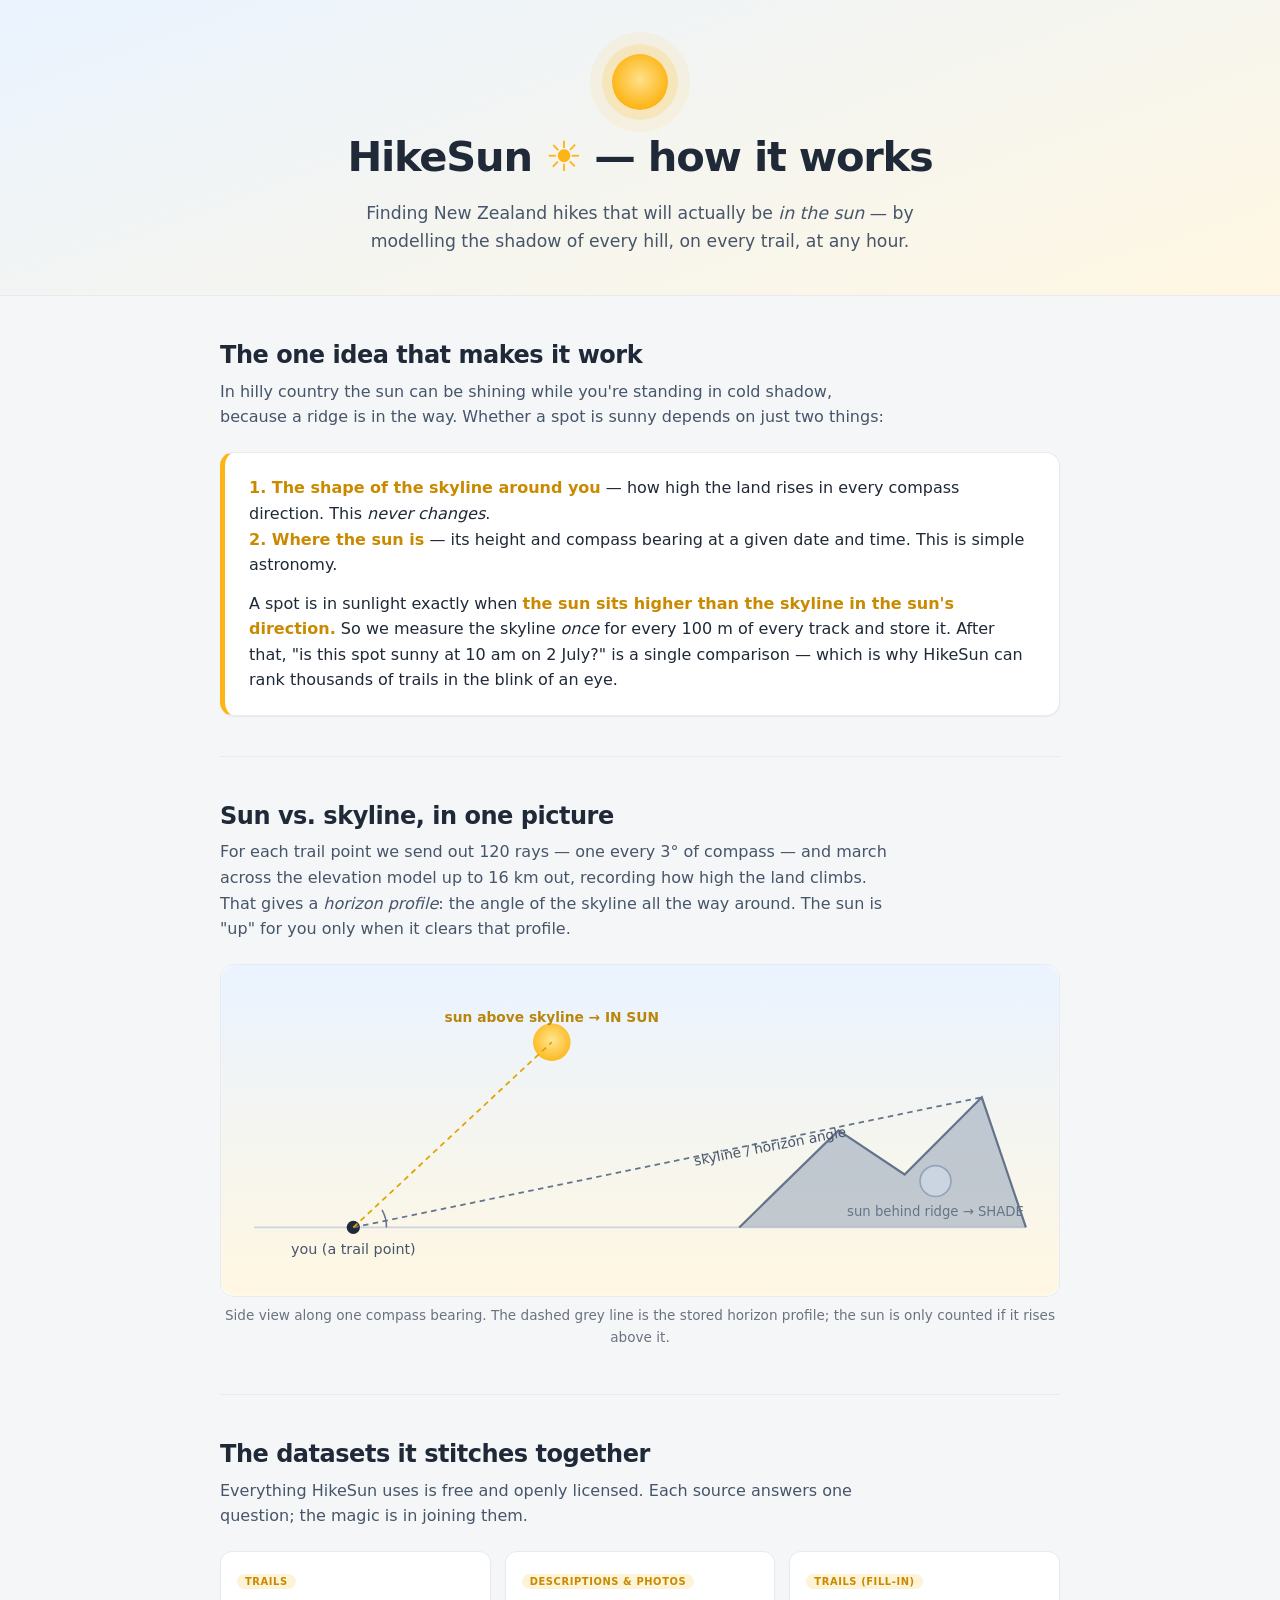
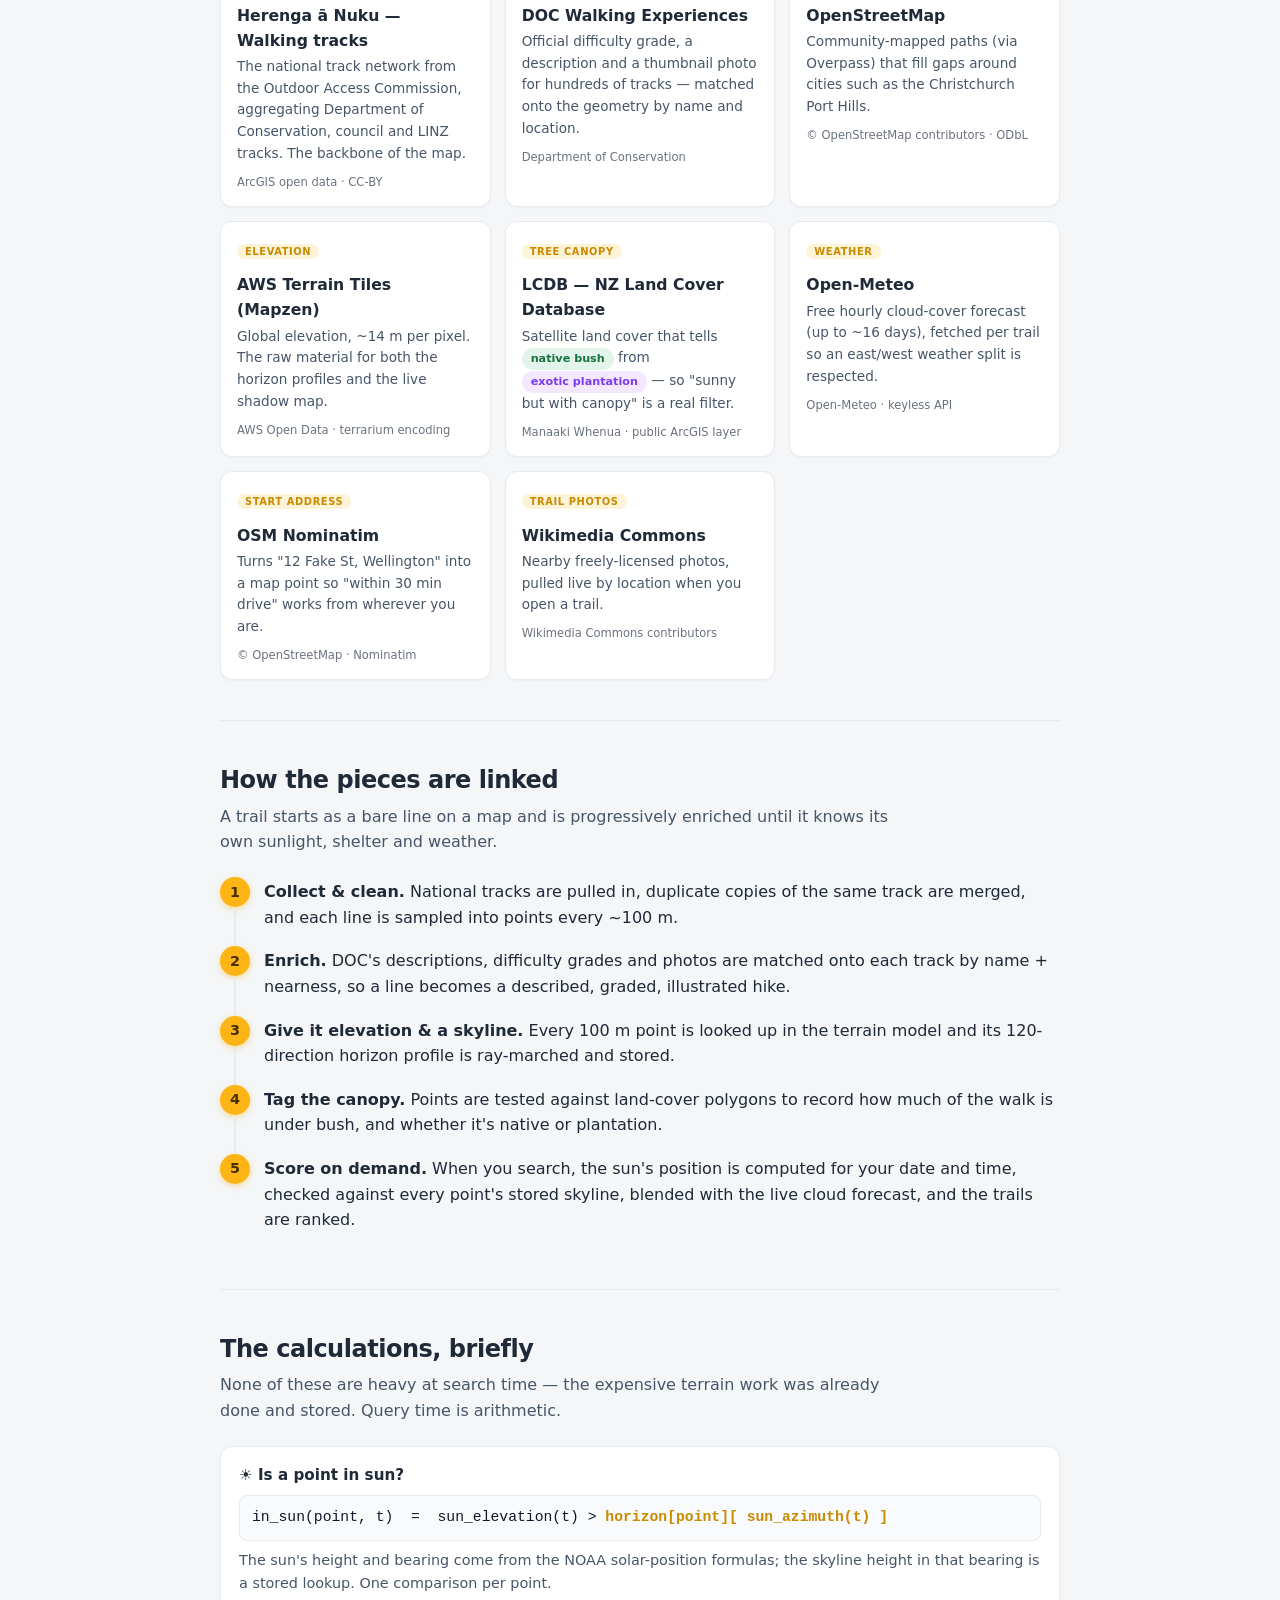
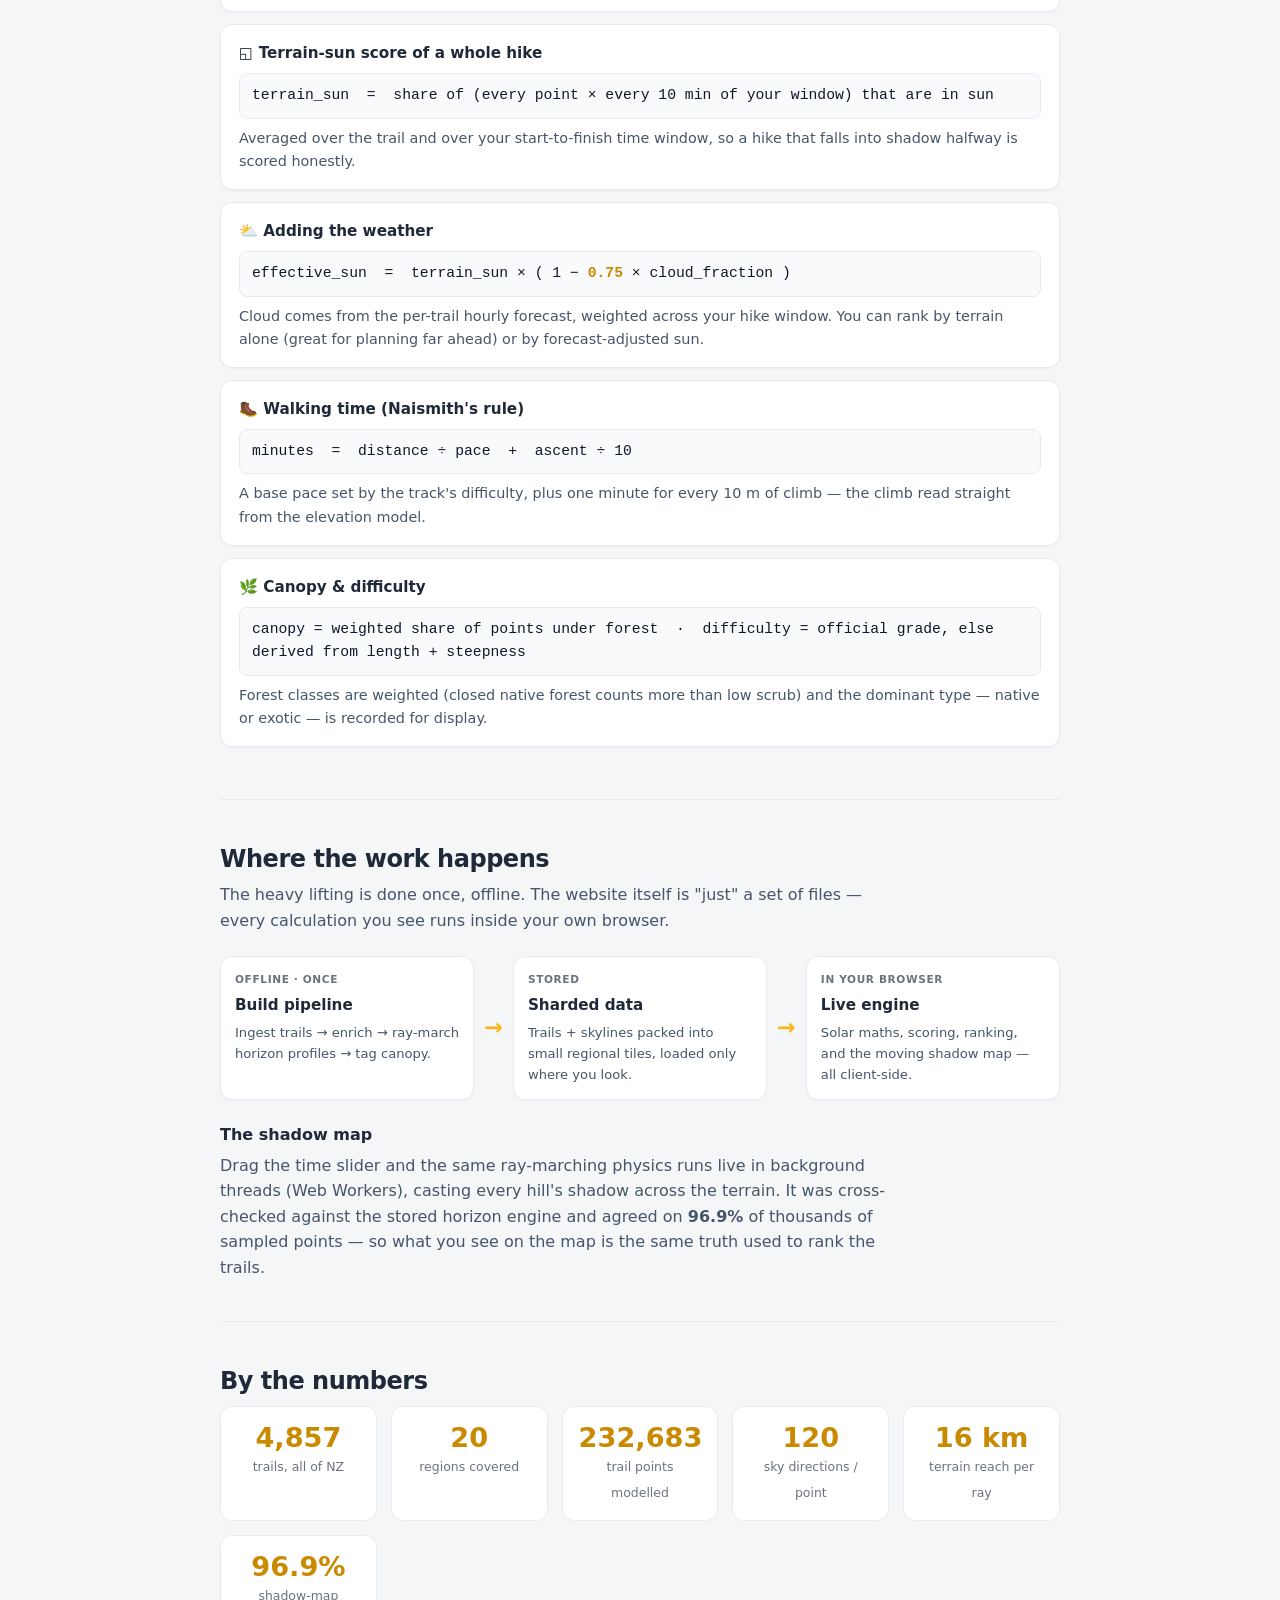
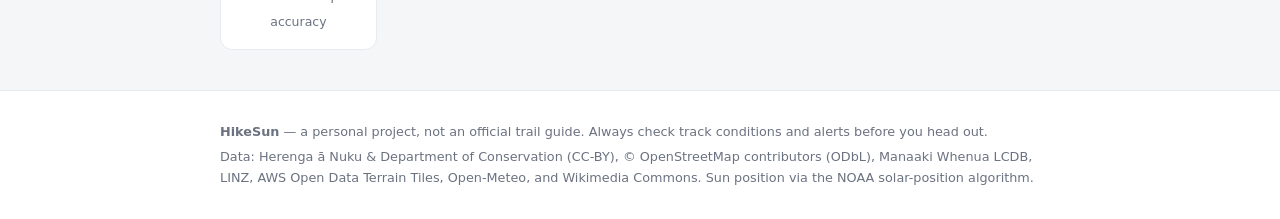
==== how-it-works.html @ 80409d35 "Mobile-friendly layout, full-screen map, and How-it-works explainer + link Co-Authored-By: Claude Fa" ====
<!DOCTYPE html>
<html lang="en">
<head>
<meta charset="utf-8">
<meta name="viewport" content="width=device-width, initial-scale=1">
<title>HikeSun — How it works</title>
<style>
  :root{
    --sun:#FDB515; --sun-deep:#c98a00; --ink:#1f2937; --slate:#475569;
    --muted:#6b7280; --line:#e7ebf0; --bg:#f4f6f8; --card:#ffffff;
    --native:#17703f; --exotic:#7c3aed; --sky1:#eaf3ff; --sky2:#fff7e2;
    --mono:"SFMono-Regular",Consolas,"Liberation Mono",Menlo,monospace;
  }
  *{box-sizing:border-box}
  html{scroll-behavior:smooth}
  body{
    margin:0; background:var(--bg); color:var(--ink);
    font-family:system-ui,-apple-system,"Segoe UI",Roboto,Helvetica,Arial,sans-serif;
    line-height:1.6; font-size:16px;
  }
  .wrap{max-width:880px; margin:0 auto; padding:0 20px}
  a{color:var(--sun-deep)}

  /* hero */
  header.hero{
    background:linear-gradient(160deg,var(--sky1) 0%,var(--sky2) 100%);
    border-bottom:1px solid var(--line); padding:54px 0 40px; text-align:center;
    position:relative; overflow:hidden;
  }
  .hero h1{margin:0; font-size:2.6rem; letter-spacing:-.03em; font-weight:800}
  .hero h1 .s{color:var(--sun)}
  .hero p{margin:.6rem auto 0; max-width:34em; color:var(--slate); font-size:1.08rem}
  .hero .sunmark{
    width:56px;height:56px;border-radius:50%;margin:0 auto 14px;
    background:radial-gradient(circle at 50% 45%,#ffe08a,var(--sun) 70%);
    box-shadow:0 0 0 10px rgba(253,181,21,.18),0 0 0 22px rgba(253,181,21,.08);
  }

  section{padding:40px 0}
  section + section{border-top:1px solid var(--line)}
  h2{font-size:1.5rem; letter-spacing:-.02em; margin:0 0 4px}
  h2 .n{color:var(--sun-deep); font-variant-numeric:tabular-nums; margin-right:.4em}
  .lead{color:var(--slate); margin:.1rem 0 1.4rem; max-width:42em}
  h3{font-size:1rem; margin:1.4rem 0 .3rem}

  /* the big idea callout */
  .idea{
    background:var(--card); border:1px solid var(--line); border-left:5px solid var(--sun);
    border-radius:14px; padding:22px 24px; box-shadow:0 1px 2px rgba(15,23,42,.05);
  }
  .idea b{color:var(--sun-deep)}

  /* diagram */
  figure{margin:22px 0 6px}
  figure svg{width:100%; height:auto; display:block; background:var(--card);
    border:1px solid var(--line); border-radius:14px}
  figcaption{color:var(--muted); font-size:.85rem; margin-top:8px; text-align:center}

  /* dataset grid */
  .grid{display:grid; grid-template-columns:repeat(auto-fill,minmax(250px,1fr)); gap:14px}
  .ds{background:var(--card); border:1px solid var(--line); border-radius:12px;
    padding:15px 16px; box-shadow:0 1px 2px rgba(15,23,42,.04)}
  .ds .tag{font-size:.62rem; font-weight:700; text-transform:uppercase; letter-spacing:.06em;
    color:var(--sun-deep); background:#fdf3d7; padding:2px 8px; border-radius:999px}
  .ds h4{margin:.6rem 0 .2rem; font-size:.98rem}
  .ds p{margin:.2rem 0 0; font-size:.85rem; color:var(--slate)}
  .ds .lic{margin-top:.5rem; font-size:.72rem; color:var(--muted)}

  /* linked list / steps */
  ol.steps{counter-reset:s; list-style:none; padding:0; margin:0}
  ol.steps li{position:relative; padding:2px 0 16px 44px; margin:0}
  ol.steps li:before{counter-increment:s; content:counter(s);
    position:absolute; left:0; top:0; width:30px; height:30px; border-radius:50%;
    background:var(--sun); color:#462e00; font-weight:800; font-size:.9rem;
    display:flex; align-items:center; justify-content:center;
    box-shadow:0 2px 6px rgba(253,181,21,.4)}
  ol.steps li:after{content:""; position:absolute; left:14px; top:32px; bottom:0;
    width:2px; background:var(--line)}
  ol.steps li:last-child:after{display:none}
  ol.steps b{color:var(--ink)}

  /* formula cards */
  .calc{background:var(--card); border:1px solid var(--line); border-radius:12px;
    padding:16px 18px; margin:12px 0; box-shadow:0 1px 2px rgba(15,23,42,.04)}
  .calc .eq{font-family:var(--mono); font-size:.92rem; background:#f8fafc;
    border:1px solid var(--line); border-radius:8px; padding:10px 12px; overflow-x:auto;
    color:#0f172a}
  .calc .eq .hl{color:var(--sun-deep); font-weight:700}
  .calc p{margin:.5rem 0 0; font-size:.9rem; color:var(--slate)}
  .calc h4{margin:0 0 .5rem; font-size:.95rem}

  /* pipeline */
  .flow{display:flex; flex-wrap:wrap; gap:10px; align-items:stretch; margin-top:8px}
  .stage{flex:1; min-width:150px; background:var(--card); border:1px solid var(--line);
    border-radius:12px; padding:14px; box-shadow:0 1px 2px rgba(15,23,42,.04)}
  .stage .k{font-size:.66rem; text-transform:uppercase; letter-spacing:.06em; color:var(--muted); font-weight:700}
  .stage h4{margin:.3rem 0 .3rem; font-size:.95rem}
  .stage p{margin:0; font-size:.82rem; color:var(--slate)}
  .flow .arrow{align-self:center; color:var(--sun); font-size:1.4rem; font-weight:800}

  /* stats */
  .stats{display:grid; grid-template-columns:repeat(auto-fit,minmax(130px,1fr)); gap:14px; margin-top:6px}
  .stat{background:var(--card); border:1px solid var(--line); border-radius:12px; padding:16px; text-align:center}
  .stat b{display:block; font-size:1.7rem; font-weight:800; color:var(--sun-deep); line-height:1.1}
  .stat span{font-size:.78rem; color:var(--muted)}

  .pill{display:inline-block; font-size:.7rem; font-weight:700; padding:2px 9px; border-radius:999px}
  .pill.nat{background:#e3f5ea; color:var(--native)}
  .pill.exo{background:#f3e8fd; color:var(--exotic)}

  footer{background:var(--card); border-top:1px solid var(--line); padding:26px 0; color:var(--muted); font-size:.8rem}
  footer .wrap>p{margin:.3rem 0}
</style>
</head>
<body>

<header class="hero">
  <div class="wrap">
    <div class="sunmark"></div>
    <h1>HikeSun <span class="s">☀</span> — how it works</h1>
    <p>Finding New&nbsp;Zealand hikes that will actually be <em>in the sun</em> — by
       modelling the shadow of every hill, on every trail, at any hour.</p>
  </div>
</header>

<main class="wrap">

<!-- THE BIG IDEA -->
<section id="idea">
  <h2>The one idea that makes it work</h2>
  <p class="lead">In hilly country the sun can be shining while you're standing in cold
     shadow, because a ridge is in the way. Whether a spot is sunny depends on just two
     things:</p>
  <div class="idea">
    <p style="margin:0"><b>1. The shape of the skyline around you</b> — how high the land
       rises in every compass direction. This <em>never changes</em>.<br>
       <b>2. Where the sun is</b> — its height and compass bearing at a given date and
       time. This is simple astronomy.</p>
    <p style="margin:.8rem 0 0">A spot is in sunlight exactly when <b>the sun sits higher
       than the skyline in the sun's direction.</b> So we measure the skyline <em>once</em>
       for every 100&nbsp;m of every track and store it. After that, "is this spot sunny at
       10&nbsp;am on 2&nbsp;July?" is a single comparison — which is why HikeSun can rank
       thousands of trails in the blink of an eye.</p>
  </div>
</section>

<!-- DIAGRAM -->
<section id="diagram">
  <h2>Sun vs. skyline, in one picture</h2>
  <p class="lead">For each trail point we send out 120 rays — one every 3° of compass —
     and march across the elevation model up to 16&nbsp;km out, recording how high the land
     climbs. That gives a <em>horizon profile</em>: the angle of the skyline all the way
     around. The sun is "up" for you only when it clears that profile.</p>
  <figure>
    <svg viewBox="0 0 760 300" xmlns="http://www.w3.org/2000/svg" font-family="system-ui,sans-serif">
      <defs>
        <linearGradient id="sky" x1="0" y1="0" x2="0" y2="1">
          <stop offset="0" stop-color="#eaf3ff"/><stop offset="1" stop-color="#fff7e2"/>
        </linearGradient>
        <radialGradient id="sundot" cx="50%" cy="45%" r="60%">
          <stop offset="0" stop-color="#ffe693"/><stop offset="1" stop-color="#FDB515"/>
        </radialGradient>
      </defs>
      <rect x="0" y="0" width="760" height="300" fill="url(#sky)" rx="14"/>
      <!-- ground -->
      <line x1="30" y1="238" x2="730" y2="238" stroke="#cbd5e1" stroke-width="1.5"/>
      <!-- ridge (the skyline obstruction) to the right -->
      <path d="M470 238 L560 150 L620 190 L690 120 L730 238 Z" fill="#94a3b8" opacity=".55"/>
      <path d="M470 238 L560 150 L620 190 L690 120 L730 238" fill="none" stroke="#64748b" stroke-width="2"/>
      <!-- observer -->
      <circle cx="120" cy="238" r="6" fill="#1f2937"/>
      <text x="120" y="262" text-anchor="middle" font-size="13" fill="#475569">you (a trail point)</text>
      <!-- horizon angle line to ridge top -->
      <line x1="120" y1="238" x2="690" y2="120" stroke="#64748b" stroke-width="1.6" stroke-dasharray="5 4"/>
      <text x="430" y="182" font-size="12.5" fill="#475569" transform="rotate(-11 430 182)">skyline / horizon angle</text>
      <!-- SUN IN: high sun above the ridge line -->
      <circle cx="300" cy="70" r="17" fill="url(#sundot)"/>
      <line x1="120" y1="238" x2="300" y2="70" stroke="#e0a500" stroke-width="1.6" stroke-dasharray="5 4"/>
      <text x="300" y="52" text-anchor="middle" font-size="12.5" fill="#b8860b" font-weight="700">sun above skyline → IN SUN</text>
      <!-- SUN OUT: low sun behind ridge -->
      <circle cx="648" cy="196" r="14" fill="#cbd5e1"/>
      <circle cx="648" cy="196" r="14" fill="none" stroke="#94a3b8" stroke-width="1.5"/>
      <text x="648" y="228" text-anchor="middle" font-size="12" fill="#64748b">sun behind ridge → SHADE</text>
      <!-- angle arc at observer -->
      <path d="M150 238 A30 30 0 0 0 146 222" fill="none" stroke="#64748b" stroke-width="1.4"/>
    </svg>
    <figcaption>Side view along one compass bearing. The dashed grey line is the stored
      horizon profile; the sun is only counted if it rises above it.</figcaption>
  </figure>
</section>

<!-- DATASETS -->
<section id="data">
  <h2>The datasets it stitches together</h2>
  <p class="lead">Everything HikeSun uses is free and openly licensed. Each source answers
     one question; the magic is in joining them.</p>
  <div class="grid">
    <div class="ds">
      <span class="tag">Trails</span>
      <h4>Herenga ā Nuku — Walking tracks</h4>
      <p>The national track network from the Outdoor Access Commission, aggregating
         Department of Conservation, council and LINZ tracks. The backbone of the map.</p>
      <p class="lic">ArcGIS open data · CC-BY</p>
    </div>
    <div class="ds">
      <span class="tag">Descriptions & photos</span>
      <h4>DOC Walking Experiences</h4>
      <p>Official difficulty grade, a description and a thumbnail photo for hundreds of
         tracks — matched onto the geometry by name and location.</p>
      <p class="lic">Department of Conservation</p>
    </div>
    <div class="ds">
      <span class="tag">Trails (fill-in)</span>
      <h4>OpenStreetMap</h4>
      <p>Community-mapped paths (via Overpass) that fill gaps around cities such as the
         Christchurch Port Hills.</p>
      <p class="lic">© OpenStreetMap contributors · ODbL</p>
    </div>
    <div class="ds">
      <span class="tag">Elevation</span>
      <h4>AWS Terrain Tiles (Mapzen)</h4>
      <p>Global elevation, ~14&nbsp;m per pixel. The raw material for both the horizon
         profiles and the live shadow map.</p>
      <p class="lic">AWS Open Data · terrarium encoding</p>
    </div>
    <div class="ds">
      <span class="tag">Tree canopy</span>
      <h4>LCDB — NZ Land Cover Database</h4>
      <p>Satellite land cover that tells <span class="pill nat">native bush</span> from
         <span class="pill exo">exotic plantation</span> — so "sunny but with canopy" is a
         real filter.</p>
      <p class="lic">Manaaki Whenua · public ArcGIS layer</p>
    </div>
    <div class="ds">
      <span class="tag">Weather</span>
      <h4>Open-Meteo</h4>
      <p>Free hourly cloud-cover forecast (up to ~16 days), fetched per trail so an
         east/west weather split is respected.</p>
      <p class="lic">Open-Meteo · keyless API</p>
    </div>
    <div class="ds">
      <span class="tag">Start address</span>
      <h4>OSM Nominatim</h4>
      <p>Turns "12 Fake St, Wellington" into a map point so "within 30&nbsp;min drive"
         works from wherever you are.</p>
      <p class="lic">© OpenStreetMap · Nominatim</p>
    </div>
    <div class="ds">
      <span class="tag">Trail photos</span>
      <h4>Wikimedia Commons</h4>
      <p>Nearby freely-licensed photos, pulled live by location when you open a trail.</p>
      <p class="lic">Wikimedia Commons contributors</p>
    </div>
  </div>
</section>

<!-- HOW LINKED -->
<section id="linked">
  <h2>How the pieces are linked</h2>
  <p class="lead">A trail starts as a bare line on a map and is progressively enriched
     until it knows its own sunlight, shelter and weather.</p>
  <ol class="steps">
    <li><b>Collect & clean.</b> National tracks are pulled in, duplicate copies of the same
        track are merged, and each line is sampled into points every ~100&nbsp;m.</li>
    <li><b>Enrich.</b> DOC's descriptions, difficulty grades and photos are matched onto each
        track by name + nearness, so a line becomes a described, graded, illustrated hike.</li>
    <li><b>Give it elevation & a skyline.</b> Every 100&nbsp;m point is looked up in the
        terrain model and its 120-direction horizon profile is ray-marched and stored.</li>
    <li><b>Tag the canopy.</b> Points are tested against land-cover polygons to record how
        much of the walk is under bush, and whether it's native or plantation.</li>
    <li><b>Score on demand.</b> When you search, the sun's position is computed for your date
        and time, checked against every point's stored skyline, blended with the live cloud
        forecast, and the trails are ranked.</li>
  </ol>
</section>

<!-- CALCULATIONS -->
<section id="calc">
  <h2>The calculations, briefly</h2>
  <p class="lead">None of these are heavy at search time — the expensive terrain work was
     already done and stored. Query time is arithmetic.</p>

  <div class="calc">
    <h4>☀ Is a point in sun?</h4>
    <div class="eq">in_sun(point, t) &nbsp;=&nbsp; sun_elevation(t) &gt; <span class="hl">horizon[point][ sun_azimuth(t) ]</span></div>
    <p>The sun's height and bearing come from the NOAA solar-position formulas; the skyline
       height in that bearing is a stored lookup. One comparison per point.</p>
  </div>

  <div class="calc">
    <h4>◱ Terrain-sun score of a whole hike</h4>
    <div class="eq">terrain_sun &nbsp;=&nbsp; share of (every point × every 10&nbsp;min of your window) that are in sun</div>
    <p>Averaged over the trail and over your start-to-finish time window, so a hike that
       falls into shadow halfway is scored honestly.</p>
  </div>

  <div class="calc">
    <h4>⛅ Adding the weather</h4>
    <div class="eq">effective_sun &nbsp;=&nbsp; terrain_sun × ( 1 − <span class="hl">0.75</span> × cloud_fraction )</div>
    <p>Cloud comes from the per-trail hourly forecast, weighted across your hike window. You
       can rank by terrain alone (great for planning far ahead) or by forecast-adjusted sun.</p>
  </div>

  <div class="calc">
    <h4>🥾 Walking time (Naismith's rule)</h4>
    <div class="eq">minutes &nbsp;=&nbsp; distance ÷ pace &nbsp;+&nbsp; ascent ÷ 10</div>
    <p>A base pace set by the track's difficulty, plus one minute for every 10&nbsp;m of climb
       — the climb read straight from the elevation model.</p>
  </div>

  <div class="calc">
    <h4>🌿 Canopy & difficulty</h4>
    <div class="eq">canopy = weighted share of points under forest &nbsp;·&nbsp; difficulty = official grade, else derived from length + steepness</div>
    <p>Forest classes are weighted (closed native forest counts more than low scrub) and the
       dominant type — native or exotic — is recorded for display.</p>
  </div>
</section>

<!-- ARCHITECTURE -->
<section id="arch">
  <h2>Where the work happens</h2>
  <p class="lead">The heavy lifting is done once, offline. The website itself is "just" a set
     of files — every calculation you see runs inside your own browser.</p>
  <div class="flow">
    <div class="stage"><div class="k">Offline · once</div><h4>Build pipeline</h4>
      <p>Ingest trails → enrich → ray-march horizon profiles → tag canopy.</p></div>
    <div class="arrow">→</div>
    <div class="stage"><div class="k">Stored</div><h4>Sharded data</h4>
      <p>Trails + skylines packed into small regional tiles, loaded only where you look.</p></div>
    <div class="arrow">→</div>
    <div class="stage"><div class="k">In your browser</div><h4>Live engine</h4>
      <p>Solar maths, scoring, ranking, and the moving shadow map — all client-side.</p></div>
  </div>
  <h3>The shadow map</h3>
  <p class="lead" style="margin-bottom:0">Drag the time slider and the same ray-marching
     physics runs live in background threads (Web Workers), casting every hill's shadow across
     the terrain. It was cross-checked against the stored horizon engine and agreed on
     <b>96.9%</b> of thousands of sampled points — so what you see on the map is the same
     truth used to rank the trails.</p>
</section>

<!-- STATS -->
<section id="stats">
  <h2>By the numbers</h2>
  <div class="stats">
    <div class="stat"><b>4,857</b><span>trails, all of NZ</span></div>
    <div class="stat"><b>20</b><span>regions covered</span></div>
    <div class="stat"><b>232,683</b><span>trail points modelled</span></div>
    <div class="stat"><b>120</b><span>sky directions / point</span></div>
    <div class="stat"><b>16 km</b><span>terrain reach per ray</span></div>
    <div class="stat"><b>96.9%</b><span>shadow-map accuracy</span></div>
  </div>
</section>

</main>

<footer>
  <div class="wrap">
    <p><strong>HikeSun</strong> — a personal project, not an official trail guide. Always
       check track conditions and alerts before you head out.</p>
    <p>Data: Herenga ā Nuku &amp; Department of Conservation (CC-BY), © OpenStreetMap
       contributors (ODbL), Manaaki Whenua LCDB, LINZ, AWS Open Data Terrain Tiles, Open-Meteo,
       and Wikimedia Commons. Sun position via the NOAA solar-position algorithm.</p>
  </div>
</footer>

</body>
</html>
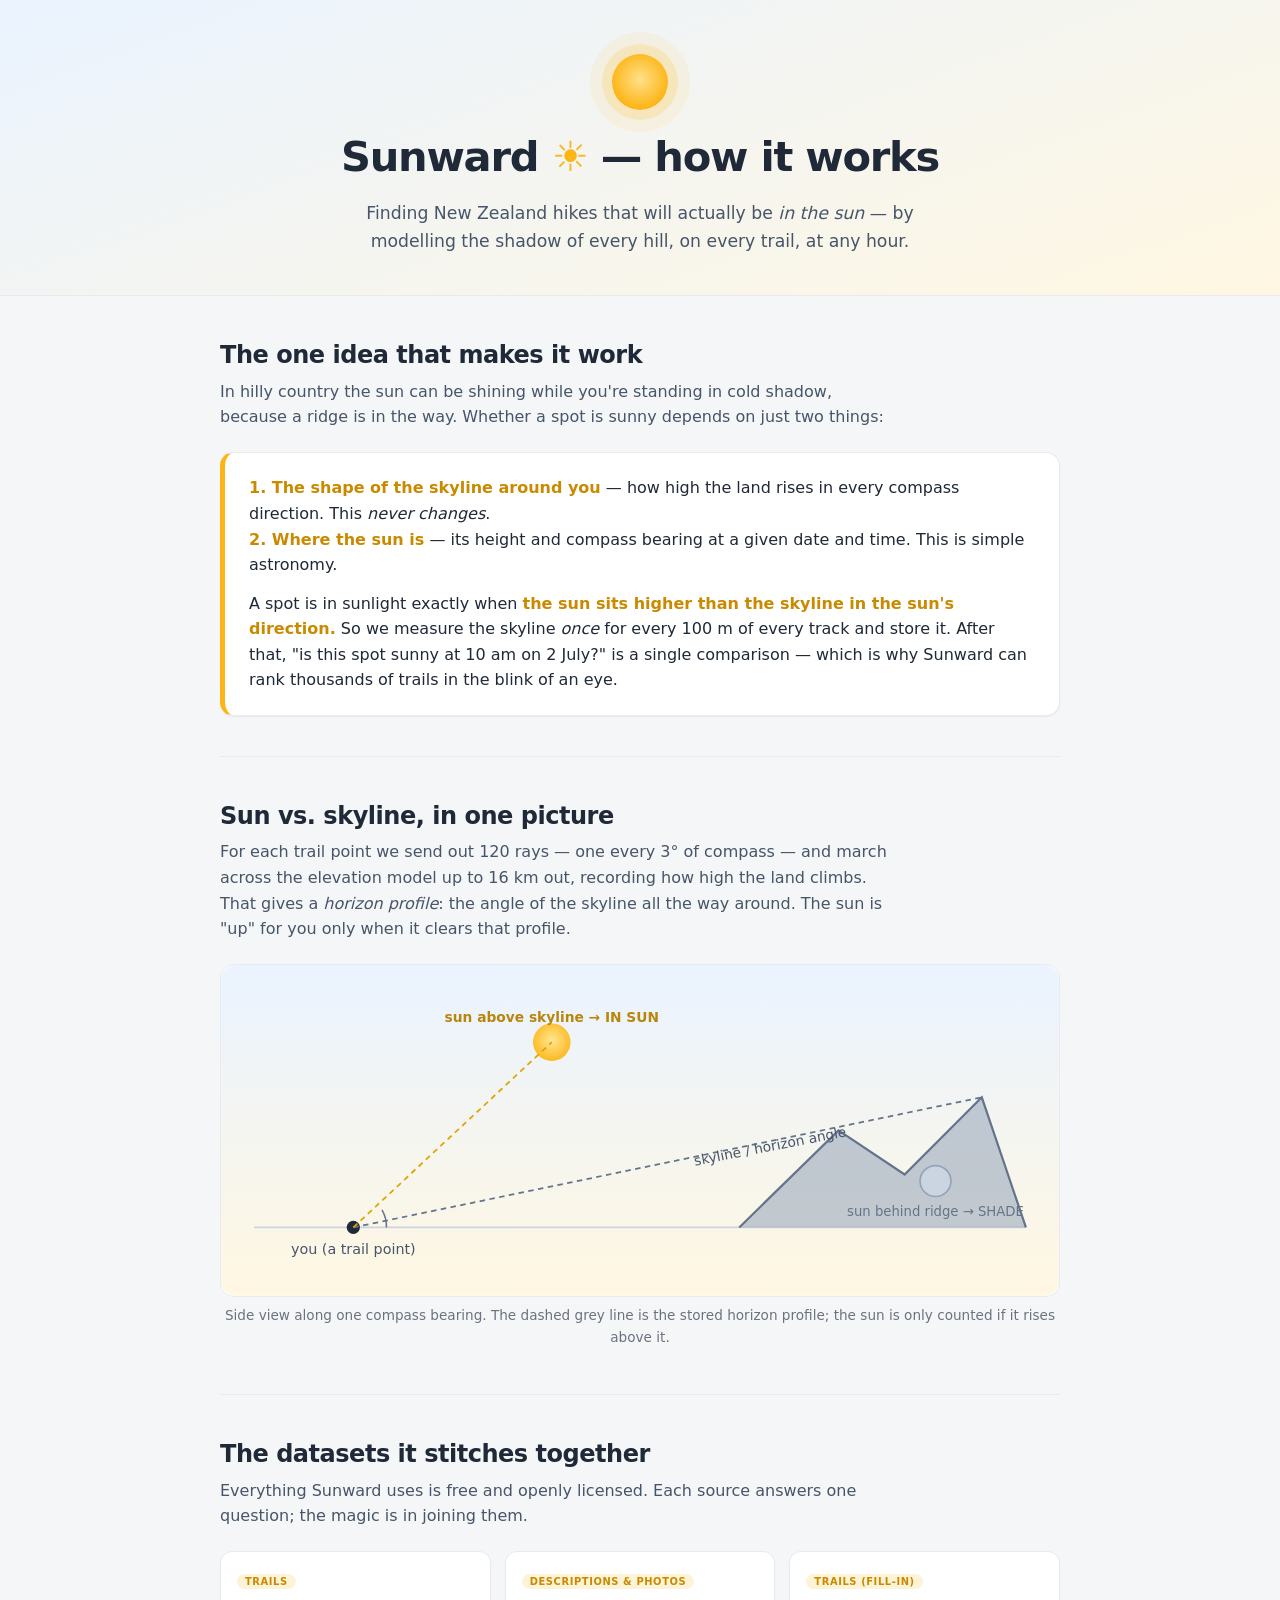
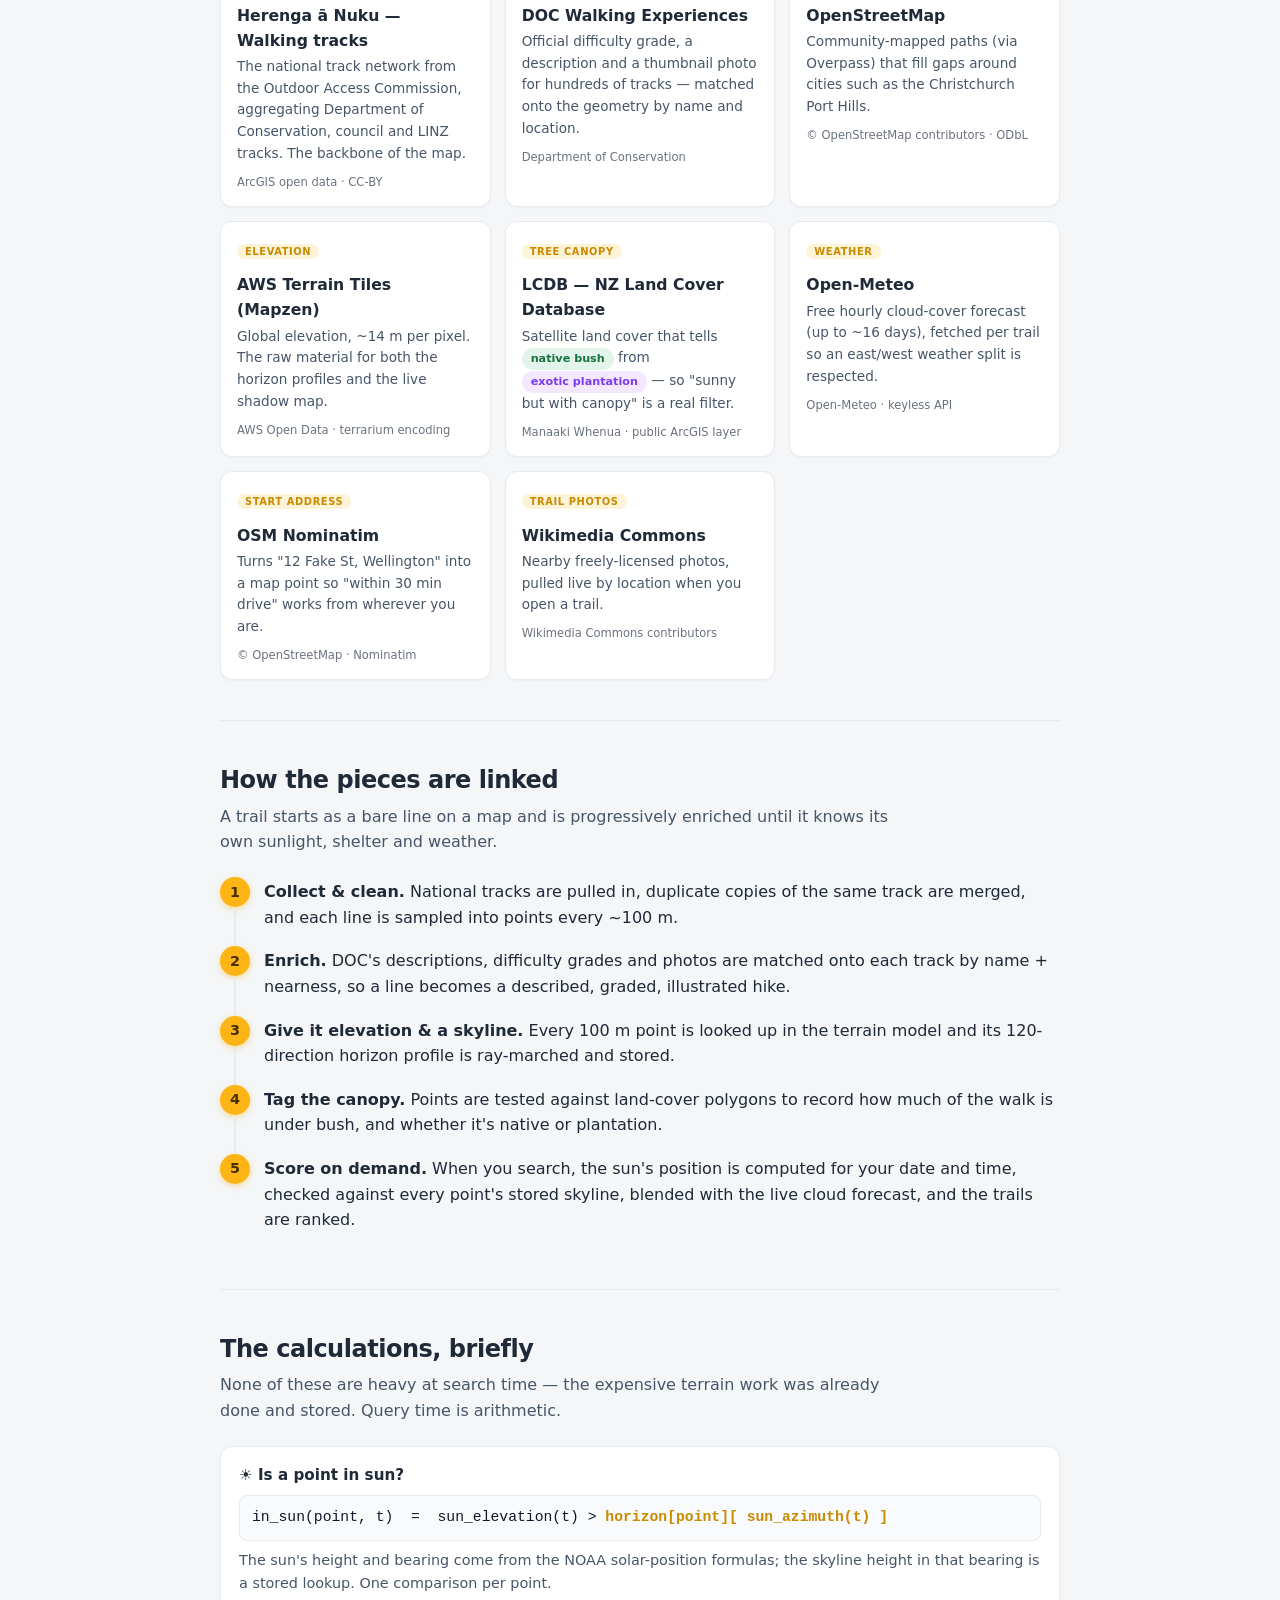
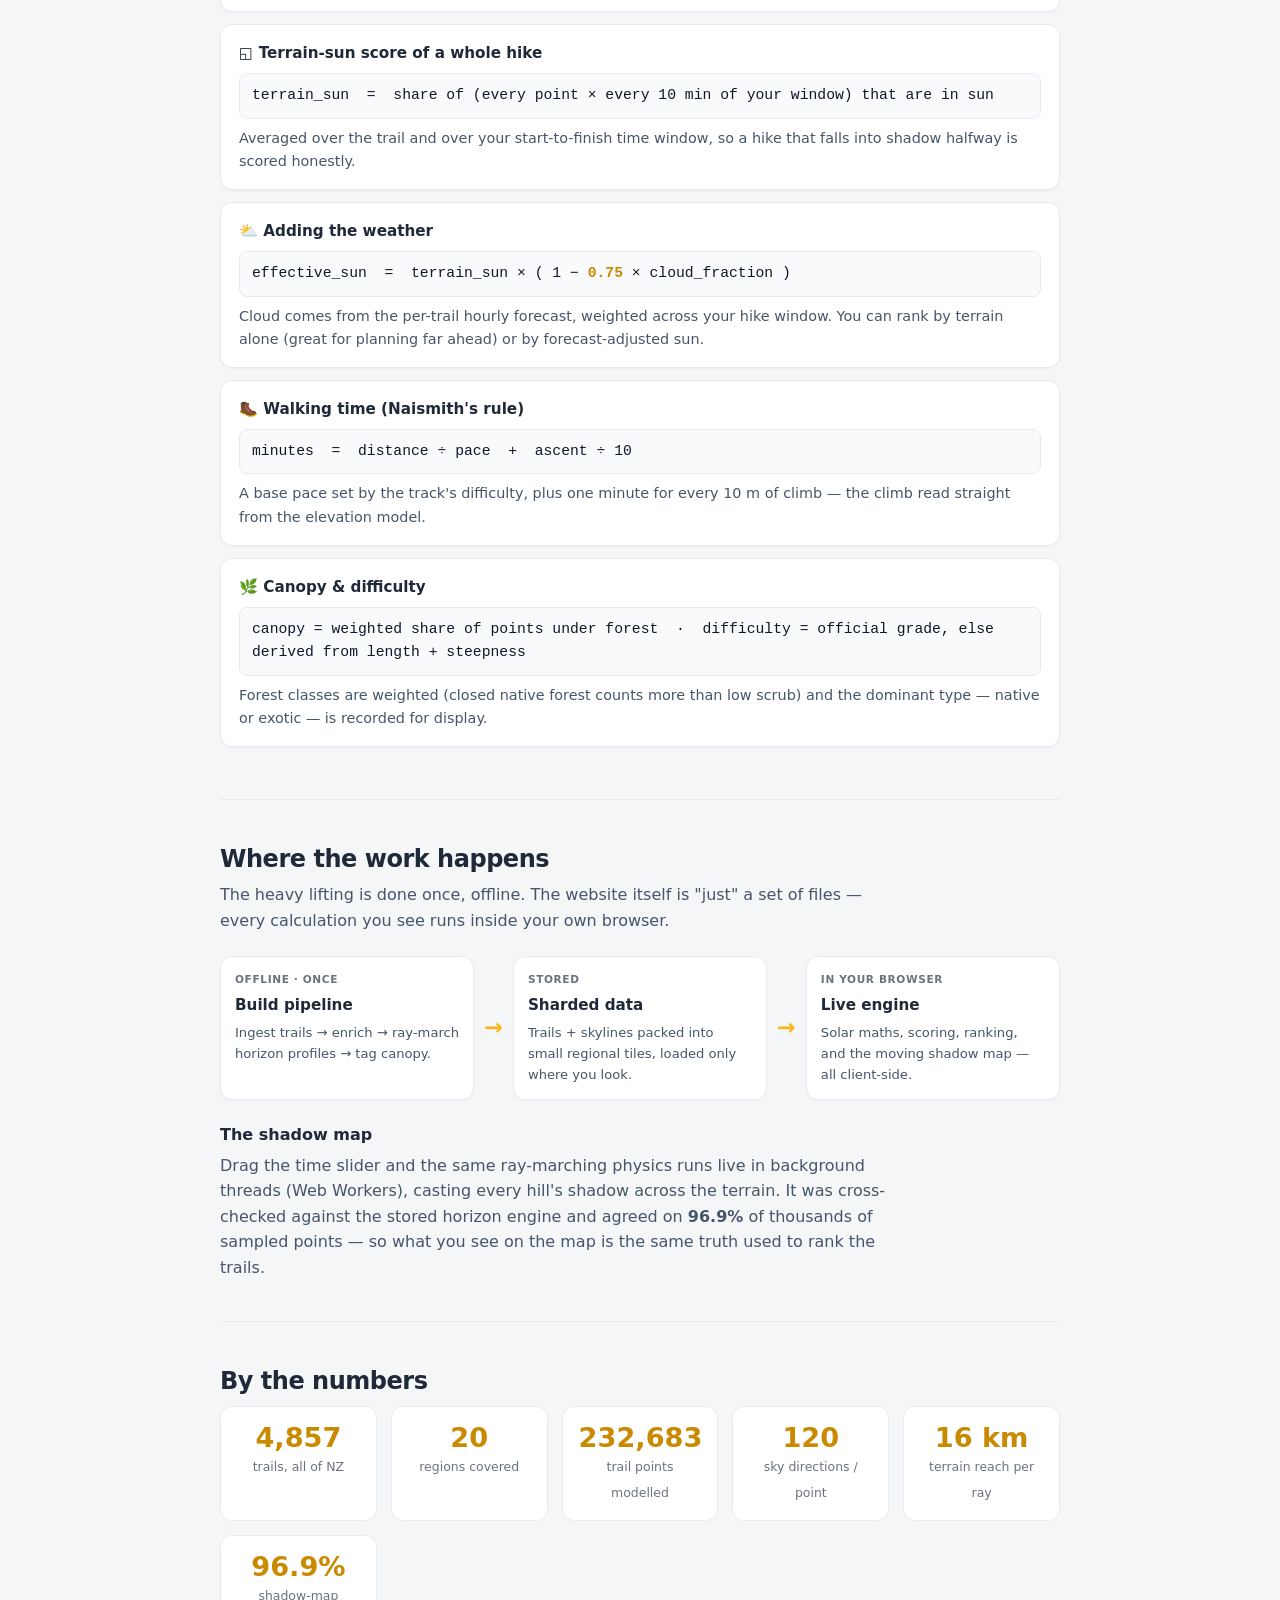
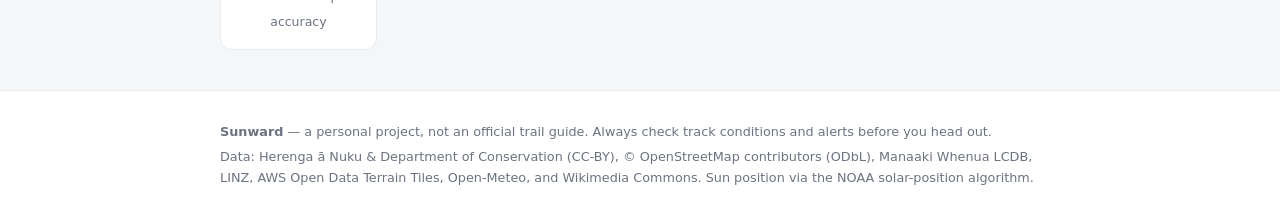
==== commit 6128aaa1: "Sunward: rebrand, live satellite clouds, place-kind filters Co-Authored-By: Claude Fable 5 <noreply@" ====
--- a/how-it-works.html
+++ b/how-it-works.html
@@ -3,7 +3,7 @@
 <head>
 <meta charset="utf-8">
 <meta name="viewport" content="width=device-width, initial-scale=1">
-<title>HikeSun — How it works</title>
+<title>Sunward — How it works</title>
 <style>
   :root{
     --sun:#FDB515; --sun-deep:#c98a00; --ink:#1f2937; --slate:#475569;
@@ -117,7 +117,7 @@
 <header class="hero">
   <div class="wrap">
     <div class="sunmark"></div>
-    <h1>HikeSun <span class="s">☀</span> — how it works</h1>
+    <h1>Sunward <span class="s">☀</span> — how it works</h1>
     <p>Finding New&nbsp;Zealand hikes that will actually be <em>in the sun</em> — by
        modelling the shadow of every hill, on every trail, at any hour.</p>
   </div>
@@ -139,7 +139,7 @@
     <p style="margin:.8rem 0 0">A spot is in sunlight exactly when <b>the sun sits higher
        than the skyline in the sun's direction.</b> So we measure the skyline <em>once</em>
        for every 100&nbsp;m of every track and store it. After that, "is this spot sunny at
-       10&nbsp;am on 2&nbsp;July?" is a single comparison — which is why HikeSun can rank
+       10&nbsp;am on 2&nbsp;July?" is a single comparison — which is why Sunward can rank
        thousands of trails in the blink of an eye.</p>
   </div>
 </section>
@@ -192,7 +192,7 @@
 <!-- DATASETS -->
 <section id="data">
   <h2>The datasets it stitches together</h2>
-  <p class="lead">Everything HikeSun uses is free and openly licensed. Each source answers
+  <p class="lead">Everything Sunward uses is free and openly licensed. Each source answers
      one question; the magic is in joining them.</p>
   <div class="grid">
     <div class="ds">
@@ -356,7 +356,7 @@
 
 <footer>
   <div class="wrap">
-    <p><strong>HikeSun</strong> — a personal project, not an official trail guide. Always
+    <p><strong>Sunward</strong> — a personal project, not an official trail guide. Always
        check track conditions and alerts before you head out.</p>
     <p>Data: Herenga ā Nuku &amp; Department of Conservation (CC-BY), © OpenStreetMap
        contributors (ODbL), Manaaki Whenua LCDB, LINZ, AWS Open Data Terrain Tiles, Open-Meteo,
